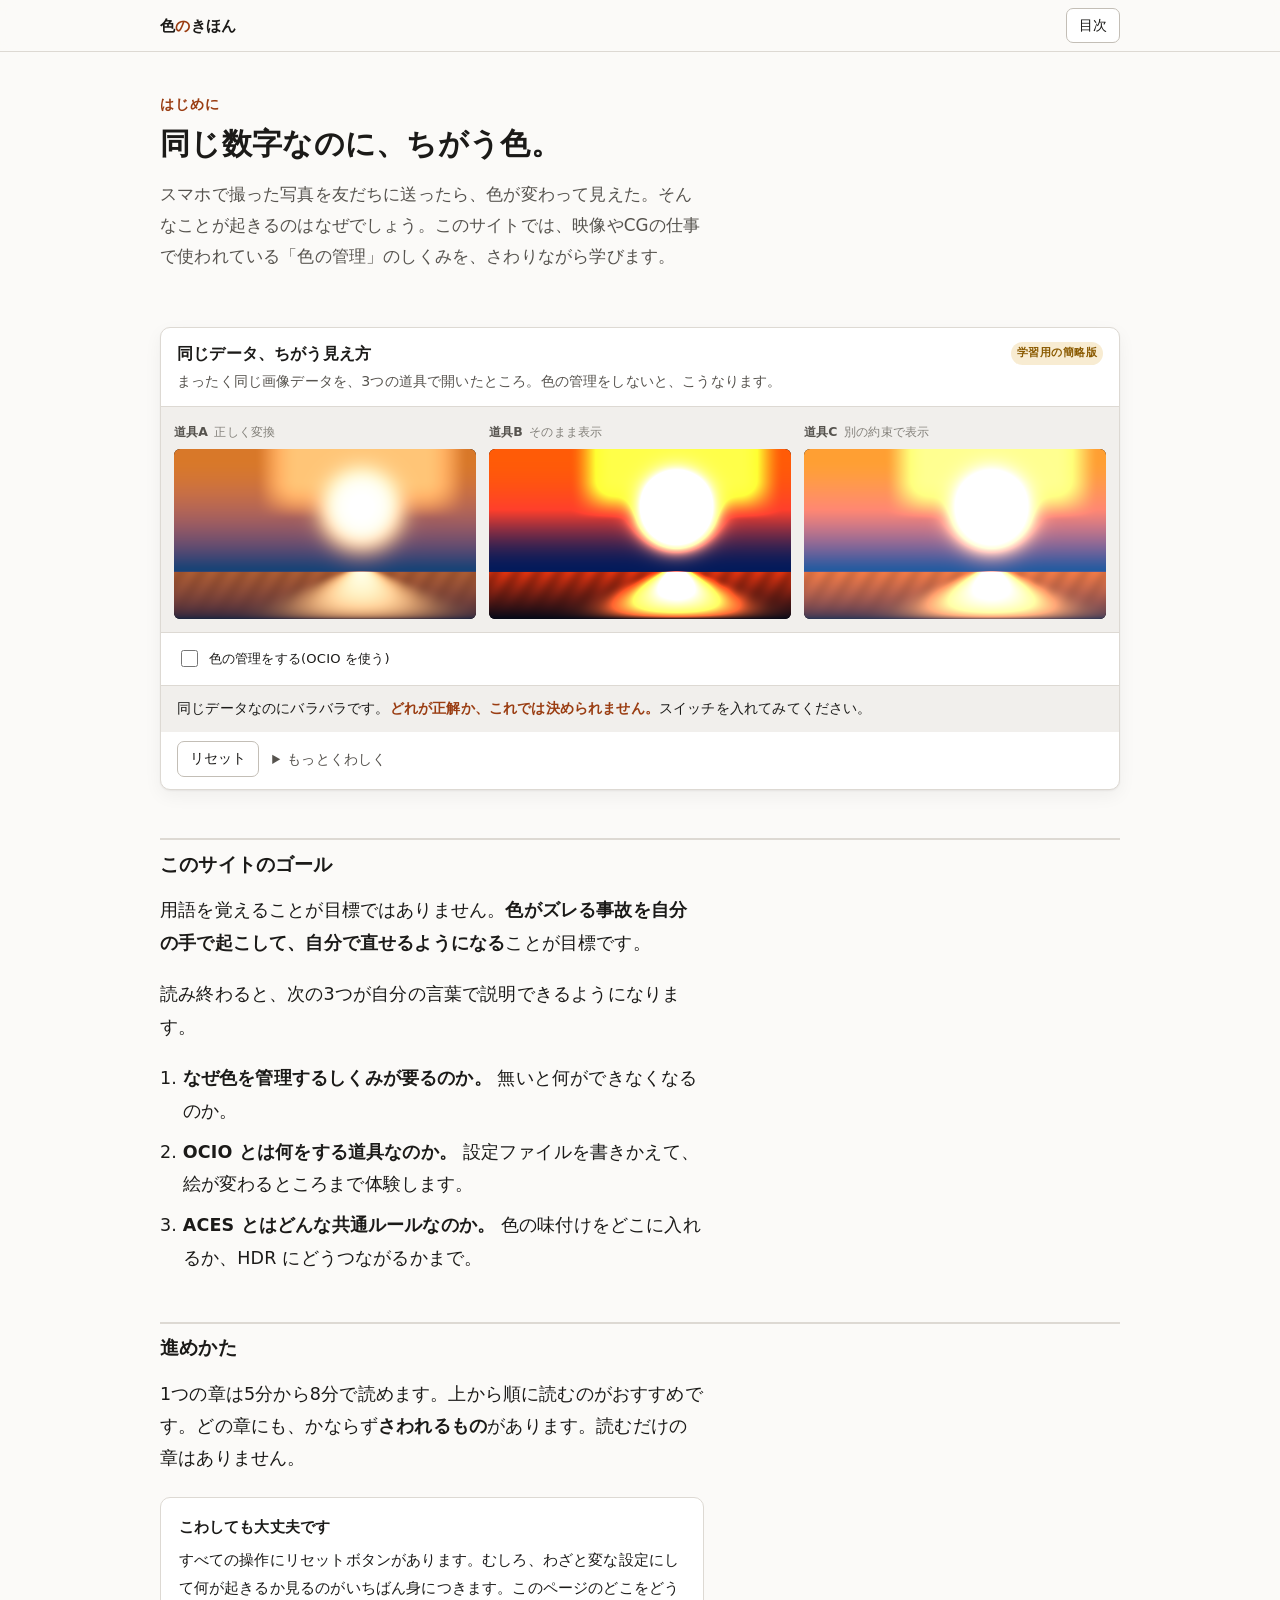
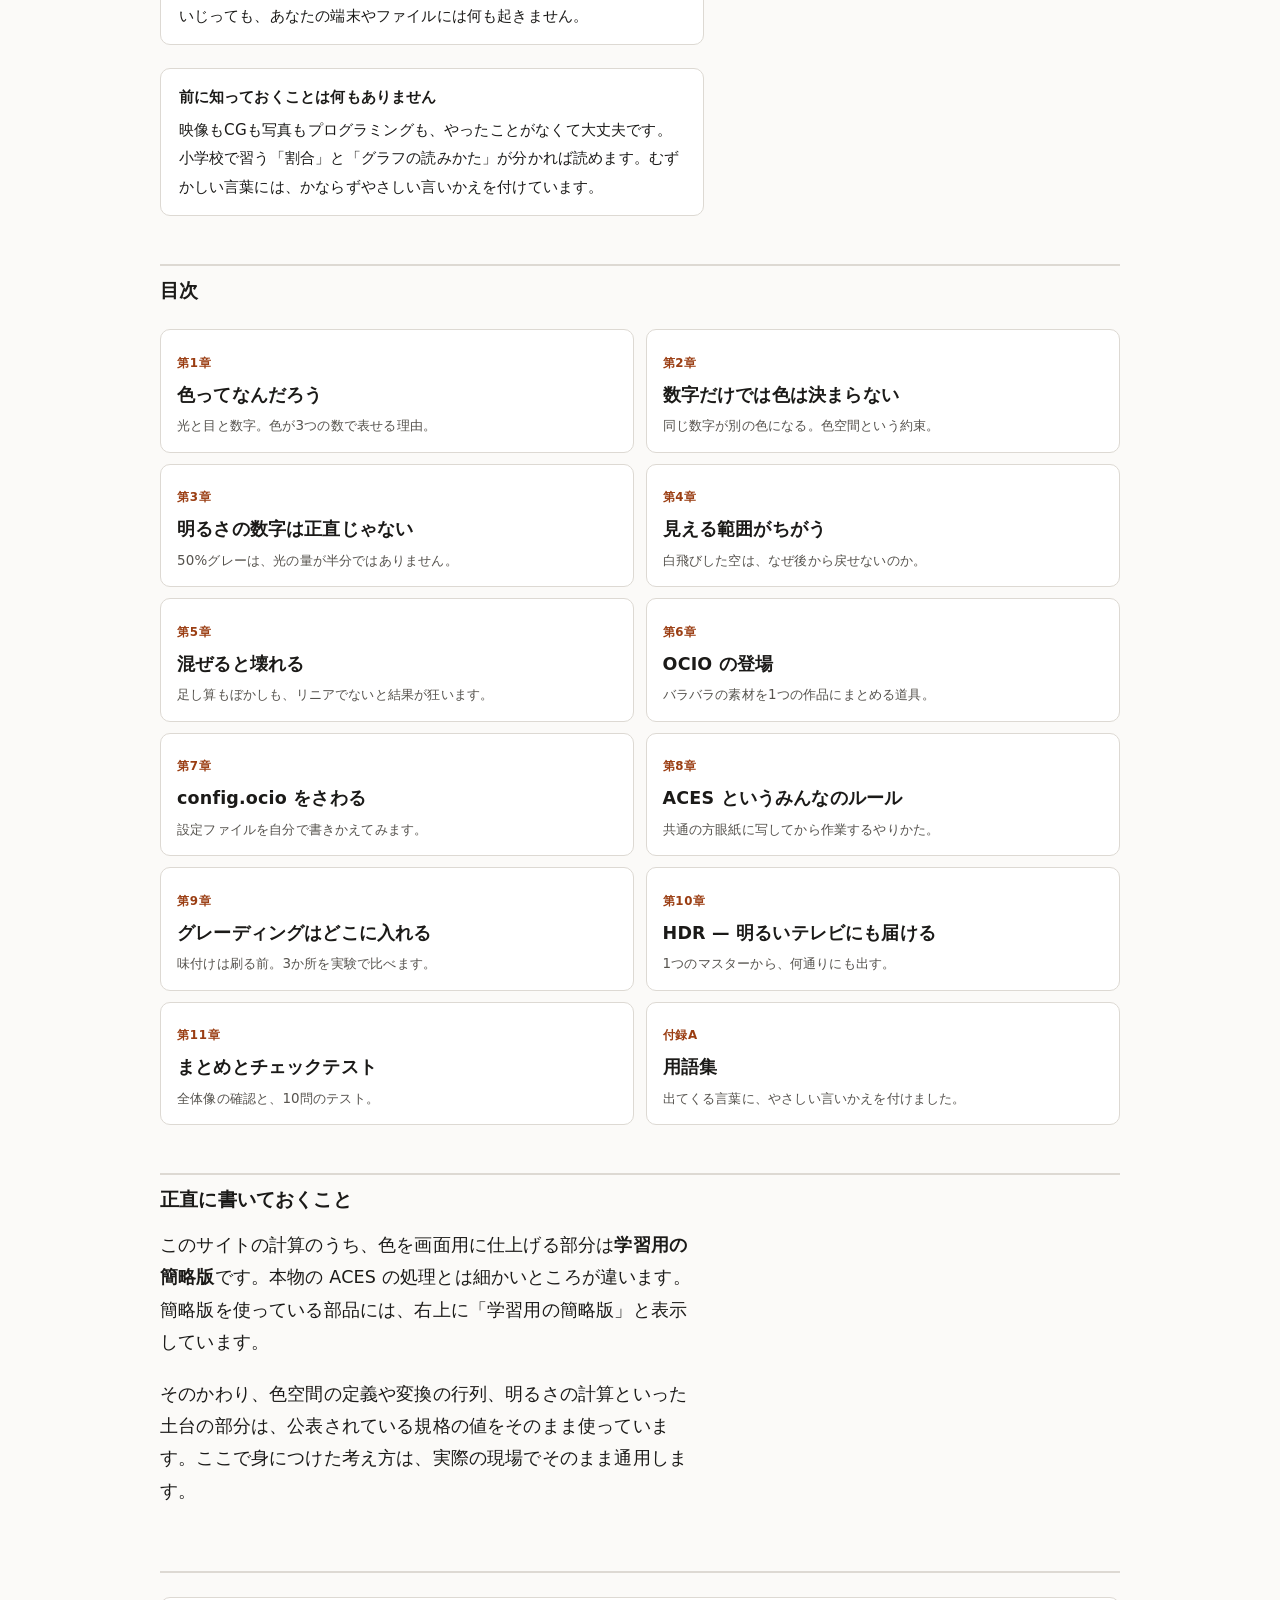
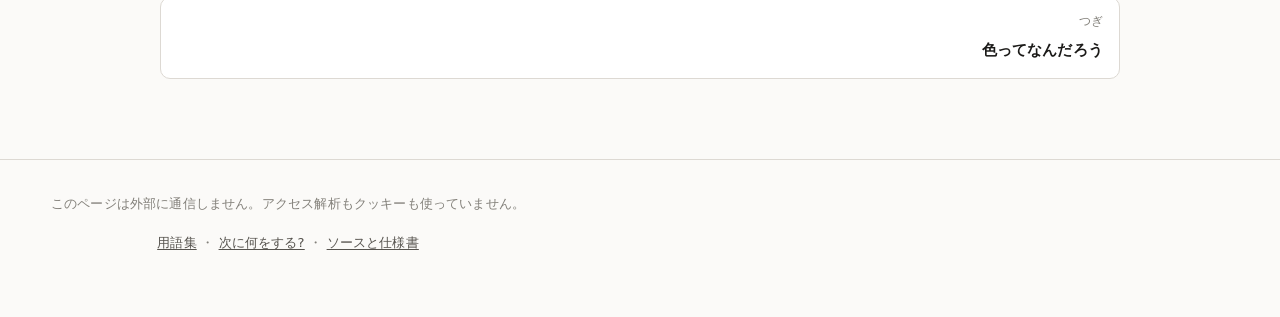
==== index.html @ 48e501cc "feat: 学習サイトの基盤を実装 (P1) ビルド不要の静的サイトとして、色計算・描画・UI の土台を作った。  コア: - js/core/color.js: 色空間の定義。原色と白色点から RG" ====
<!DOCTYPE html>
<html lang="ja">
<head>
<meta charset="utf-8">
<meta name="viewport" content="width=device-width, initial-scale=1">
<title>はじめに | 色のきほん — OCIO と ACES をさわって学ぶ</title>
<meta name="description" content="このサイトの歩き方">
<meta name="color-scheme" content="light dark">
<link rel="stylesheet" href="assets/css/site.css">
<link rel="icon" href="data:image/svg+xml,%3Csvg xmlns='http://www.w3.org/2000/svg' viewBox='0 0 32 32'%3E%3Crect width='32' height='32' rx='7' fill='%239a3d12'/%3E%3Ccircle cx='12' cy='13' r='6' fill='%23f2b134'/%3E%3Ccircle cx='20' cy='19' r='6' fill='%23e8e4dc' opacity='.85'/%3E%3C/svg%3E">
<script type="module" src="js/main.js"></script>
</head>
<body data-chapter="">
<header class="site-header">
  <div class="site-header-inner">
    <p class="site-title"><a href="index.html">色<span>の</span>きほん</a></p>
    <button class="btn nav-toggle" type="button" aria-controls="chapter-nav" aria-expanded="true" hidden>目次</button>
  </div>
  <nav class="chapter-nav" id="chapter-nav" aria-label="目次">
    <ol>
      <li><a href="index.html" aria-current="page"><span class="num">0</span>はじめに</a></li>
      <li><a href="ch01.html"><span class="num">1</span>色ってなんだろう</a></li>
      <li><a href="ch02.html"><span class="num">2</span>数字だけでは色は決まらない</a></li>
      <li><a href="ch03.html"><span class="num">3</span>明るさの数字は正直じゃない</a></li>
      <li><a href="ch04.html"><span class="num">4</span>見える範囲がちがう</a></li>
      <li><a href="ch05.html"><span class="num">5</span>混ぜると壊れる</a></li>
      <li><a href="ch06.html"><span class="num">6</span>OCIO の登場</a></li>
      <li><a href="ch07.html"><span class="num">7</span>config.ocio をさわる</a></li>
      <li><a href="ch08.html"><span class="num">8</span>ACES というみんなのルール</a></li>
      <li><a href="ch09.html"><span class="num">9</span>グレーディングはどこに入れる</a></li>
      <li><a href="ch10.html"><span class="num">10</span>HDR — 明るいテレビにも届ける</a></li>
      <li><a href="ch11.html"><span class="num">11</span>まとめとチェックテスト</a></li>
      <li><a href="glossary.html"><span class="num">A</span>用語集</a></li>
      <li><a href="next.html"><span class="num">B</span>次に何をする?</a></li>
    </ol>
  </nav>
</header>
<main>
<!-- BODY:START -->
<div class="hero">
  <p class="chapter-kicker">はじめに</p>
  <h1>同じ数字なのに、ちがう色。</h1>
  <p class="lead">
    スマホで撮った写真を友だちに送ったら、色が変わって見えた。そんなことが起きるのはなぜでしょう。このサイトでは、映像やCGの仕事で使われている「色の管理」のしくみを、さわりながら学びます。</p>
</div>

<div data-widget="hero-demo" class="js-mount">
  <div class="js-required">
    <p class="fallback-title">ここは動かして見る部分です</p>
    <p>JavaScript を有効にすると、色がズレる様子をその場で見られます。本文だけでも読み進められます。</p>
  </div>
</div>

<h2>このサイトのゴール</h2>

<p>
  用語を覚えることが目標ではありません。<strong>色がズレる事故を自分の手で起こして、自分で直せるようになる</strong>ことが目標です。</p>

<p>読み終わると、次の3つが自分の言葉で説明できるようになります。</p>

<ol>
  <li><strong>なぜ色を管理するしくみが要るのか。</strong> 無いと何ができなくなるのか。</li>
  <li><strong>OCIO とは何をする道具なのか。</strong> 設定ファイルを書きかえて、絵が変わるところまで体験します。</li>
  <li><strong>ACES とはどんな共通ルールなのか。</strong> 色の味付けをどこに入れるか、HDR にどうつながるかまで。</li>
</ol>

<h2>進めかた</h2>

<p>
  1つの章は5分から8分で読めます。上から順に読むのがおすすめです。どの章にも、かならず<strong>さわれるもの</strong>があります。読むだけの章はありません。</p>

<div class="note">
  <p class="note-title">こわしても大丈夫です</p>
  <p>
    すべての操作にリセットボタンがあります。むしろ、わざと変な設定にして何が起きるか見るのがいちばん身につきます。このページのどこをどういじっても、あなたの端末やファイルには何も起きません。</p>
</div>

<div class="note">
  <p class="note-title">前に知っておくことは何もありません</p>
  <p>
    映像もCGも写真もプログラミングも、やったことがなくて大丈夫です。小学校で習う「割合」と「グラフの読みかた」が分かれば読めます。むずかしい言葉には、かならずやさしい言いかえを付けています。</p>
</div>

<h2>目次</h2>

<p data-storage-notice hidden class="note"></p>

<ul class="toc-grid">
  <li><a class="toc-card" href="ch01.html" data-chapter="ch01">
    <span class="n">第1章</span><span class="t">色ってなんだろう</span>
    <span class="d">光と目と数字。色が3つの数で表せる理由。</span></a></li>
  <li><a class="toc-card" href="ch02.html" data-chapter="ch02">
    <span class="n">第2章</span><span class="t">数字だけでは色は決まらない</span>
    <span class="d">同じ数字が別の色になる。色空間という約束。</span></a></li>
  <li><a class="toc-card" href="ch03.html" data-chapter="ch03">
    <span class="n">第3章</span><span class="t">明るさの数字は正直じゃない</span>
    <span class="d">50%グレーは、光の量が半分ではありません。</span></a></li>
  <li><a class="toc-card" href="ch04.html" data-chapter="ch04">
    <span class="n">第4章</span><span class="t">見える範囲がちがう</span>
    <span class="d">白飛びした空は、なぜ後から戻せないのか。</span></a></li>
  <li><a class="toc-card" href="ch05.html" data-chapter="ch05">
    <span class="n">第5章</span><span class="t">混ぜると壊れる</span>
    <span class="d">足し算もぼかしも、リニアでないと結果が狂います。</span></a></li>
  <li><a class="toc-card" href="ch06.html" data-chapter="ch06">
    <span class="n">第6章</span><span class="t">OCIO の登場</span>
    <span class="d">バラバラの素材を1つの作品にまとめる道具。</span></a></li>
  <li><a class="toc-card" href="ch07.html" data-chapter="ch07">
    <span class="n">第7章</span><span class="t">config.ocio をさわる</span>
    <span class="d">設定ファイルを自分で書きかえてみます。</span></a></li>
  <li><a class="toc-card" href="ch08.html" data-chapter="ch08">
    <span class="n">第8章</span><span class="t">ACES というみんなのルール</span>
    <span class="d">共通の方眼紙に写してから作業するやりかた。</span></a></li>
  <li><a class="toc-card" href="ch09.html" data-chapter="ch09">
    <span class="n">第9章</span><span class="t">グレーディングはどこに入れる</span>
    <span class="d">味付けは刷る前。3か所を実験で比べます。</span></a></li>
  <li><a class="toc-card" href="ch10.html" data-chapter="ch10">
    <span class="n">第10章</span><span class="t">HDR — 明るいテレビにも届ける</span>
    <span class="d">1つのマスターから、何通りにも出す。</span></a></li>
  <li><a class="toc-card" href="ch11.html" data-chapter="ch11">
    <span class="n">第11章</span><span class="t">まとめとチェックテスト</span>
    <span class="d">全体像の確認と、10問のテスト。</span></a></li>
  <li><a class="toc-card" href="glossary.html">
    <span class="n">付録A</span><span class="t">用語集</span>
    <span class="d">出てくる言葉に、やさしい言いかえを付けました。</span></a></li>
</ul>

<h2>正直に書いておくこと</h2>

<p>
  このサイトの計算のうち、色を画面用に仕上げる部分は<strong>学習用の簡略版</strong>です。本物の ACES の処理とは細かいところが違います。簡略版を使っている部品には、右上に「学習用の簡略版」と表示しています。</p>

<p>
  そのかわり、色空間の定義や変換の行列、明るさの計算といった土台の部分は、公表されている規格の値をそのまま使っています。ここで身につけた考え方は、実際の現場でそのまま通用します。</p>
<!-- BODY:END -->
<nav class="chapter-foot" aria-label="前後の章">
    <a class="next" href="ch01.html" rel="next"><span class="dir">つぎ</span><span class="ttl">色ってなんだろう</span></a>
  </nav>
</main>
<footer class="site-footer">
  <p>このページは外部に通信しません。アクセス解析もクッキーも使っていません。</p>
  <p><a href="glossary.html">用語集</a> ・ <a href="next.html">次に何をする?</a> ・
     <a href="https://github.com/ytaniytani/OCIO-basics">ソースと仕様書</a></p>
</footer>
</body>
</html>
---- assets/css/site.css ----
/* site.css — OCIO/ACES 学習サイトの共通スタイル
   方針: スマートフォンの縦持ちを第一に。外部フォントもCDNも使いません。 */

:root {
  color-scheme: light dark;

  --bg: #fbfaf8;
  --bg-raised: #ffffff;
  --bg-sunken: #f1efec;
  --ink: #1b1a18;
  --ink-soft: #56534e;
  --ink-faint: #83807a;
  --line: #ddd9d3;
  --line-strong: #c3beb6;

  --accent: #9a3d12;
  --accent-soft: #f4e6dd;
  --good: #1f6b3f;
  --good-soft: #e2f0e7;
  --warn: #8a5a00;
  --warn-soft: #f8ecd2;
  --bad: #a32020;
  --bad-soft: #f8e2e0;

  --radius: 10px;
  --shadow: 0 1px 2px rgba(28, 24, 20, .06), 0 6px 18px rgba(28, 24, 20, .05);

  --measure: 34rem;
  --sans: system-ui, -apple-system, "Hiragino Sans", "Hiragino Kaku Gothic ProN",
          "Noto Sans JP", "Yu Gothic UI", Meiryo, sans-serif;
  --mono: ui-monospace, SFMono-Regular, Menlo, Consolas, "Noto Sans Mono", monospace;
}

@media (prefers-color-scheme: dark) {
  :root {
    --bg: #16150f;
    --bg-raised: #1f1d17;
    --bg-sunken: #100f0b;
    --ink: #eae6dd;
    --ink-soft: #b3ada1;
    --ink-faint: #8a857a;
    --line: #34312a;
    --line-strong: #4b473e;
    --accent: #f0a06a;
    --accent-soft: #37271d;
    --good: #7fd0a0;
    --good-soft: #1c2c22;
    --warn: #e2b45c;
    --warn-soft: #2e2617;
    --bad: #f0908a;
    --bad-soft: #331d1c;
    --shadow: 0 1px 2px rgba(0, 0, 0, .4), 0 6px 18px rgba(0, 0, 0, .3);
  }
}

* { box-sizing: border-box; }

html { -webkit-text-size-adjust: 100%; }

body {
  margin: 0;
  background: var(--bg);
  color: var(--ink);
  font-family: var(--sans);
  font-size: 17px;
  line-height: 1.85;
  letter-spacing: .01em;
  overflow-wrap: anywhere;
  word-break: normal;
  line-break: strict;
}

/* ---------- ヘッダとナビ ---------- */

.site-header {
  position: sticky;
  top: 0;
  z-index: 20;
  background: color-mix(in srgb, var(--bg) 88%, transparent);
  backdrop-filter: blur(8px);
  border-bottom: 1px solid var(--line);
}

.site-header-inner {
  max-width: 62rem;
  margin: 0 auto;
  padding: .5rem 1rem;
  display: flex;
  align-items: center;
  gap: .75rem;
}

.site-title {
  font-size: .95rem;
  font-weight: 700;
  margin: 0;
  letter-spacing: .02em;
}
.site-title a { color: inherit; text-decoration: none; }
.site-title span { color: var(--accent); }

.nav-toggle {
  margin-left: auto;
  font-size: .85rem;
  padding: .35rem .7rem;
}

.chapter-nav {
  border-bottom: 1px solid var(--line);
  background: var(--bg-raised);
}
.chapter-nav ol {
  max-width: 62rem;
  margin: 0 auto;
  padding: .5rem 1rem 1rem;
  list-style: none;
  display: grid;
  gap: .15rem;
}
.chapter-nav a {
  display: block;
  padding: .4rem .55rem;
  border-radius: 6px;
  color: var(--ink-soft);
  text-decoration: none;
  font-size: .9rem;
  line-height: 1.5;
}
.chapter-nav a:hover { background: var(--bg-sunken); color: var(--ink); }
.chapter-nav a[aria-current="page"] {
  background: var(--accent-soft);
  color: var(--accent);
  font-weight: 700;
}
.chapter-nav .num {
  display: inline-block;
  min-width: 1.9em;
  color: var(--ink-faint);
  font-variant-numeric: tabular-nums;
}
.chapter-nav a[aria-current="page"] .num { color: inherit; }
.chapter-nav[hidden] { display: none; }

/* ---------- 本文 ---------- */

main {
  max-width: 62rem;
  margin: 0 auto;
  padding: 1.5rem 1rem 5rem;
}

.chapter-kicker {
  color: var(--accent);
  font-weight: 700;
  font-size: .85rem;
  letter-spacing: .08em;
  margin: 0 0 .3rem;
}

h1 {
  font-size: 1.6rem;
  line-height: 1.45;
  margin: 0 0 .8rem;
  letter-spacing: .01em;
}

h2 {
  font-size: 1.2rem;
  line-height: 1.55;
  margin: 3rem 0 .9rem;
  padding-top: .6rem;
  border-top: 2px solid var(--line);
}

h3 { font-size: 1.02rem; margin: 2rem 0 .6rem; }

p, ul, ol, dl { max-width: var(--measure); }
p { margin: 0 0 1.1em; }

main > ul, main > ol { padding-left: 1.3em; margin: 0 0 1.2em; }
li { margin-bottom: .5em; }

a { color: var(--accent); text-underline-offset: .18em; }

code {
  font-family: var(--mono);
  font-size: .88em;
  background: var(--bg-sunken);
  padding: .12em .38em;
  border-radius: 4px;
  border: 1px solid var(--line);
}

pre {
  background: var(--bg-sunken);
  border: 1px solid var(--line);
  border-radius: var(--radius);
  padding: .9rem 1rem;
  overflow-x: auto;
  font-size: .84rem;
  line-height: 1.7;
}
pre code { background: none; border: 0; padding: 0; font-size: inherit; }

ruby rt { font-size: .5em; color: var(--ink-faint); }

/* ---------- 5ステップの見出し ---------- */

.step {
  margin: 2.5rem 0 1rem;
  display: flex;
  align-items: center;
  gap: .55rem;
  font-weight: 700;
  font-size: 1.08rem;
}
.step::before {
  content: attr(data-step);
  flex: none;
  font-size: .7rem;
  letter-spacing: .1em;
  padding: .2em .6em;
  border-radius: 99px;
  background: var(--accent-soft);
  color: var(--accent);
}
.step.step-trouble::before { background: var(--bad-soft); color: var(--bad); }
.step.step-fix::before { background: var(--good-soft); color: var(--good); }

/* ---------- 用語と注意 ---------- */

.term {
  font-weight: 700;
  border-bottom: 2px dotted var(--line-strong);
  text-decoration: none;
  color: inherit;
}
.term:hover { border-bottom-color: var(--accent); }

.note, .callout {
  max-width: var(--measure);
  margin: 1.4rem 0;
  padding: .9rem 1.1rem;
  border-radius: var(--radius);
  border: 1px solid var(--line);
  background: var(--bg-raised);
  font-size: .95rem;
}
.note > :last-child, .callout > :last-child { margin-bottom: 0; }
.note-title { font-weight: 700; margin: 0 0 .4em; font-size: .92rem; }

.callout-warn { background: var(--warn-soft); border-color: transparent; }
.callout-warn .note-title { color: var(--warn); }
.callout-good { background: var(--good-soft); border-color: transparent; }
.callout-good .note-title { color: var(--good); }
.callout-bad { background: var(--bad-soft); border-color: transparent; }
.callout-bad .note-title { color: var(--bad); }

.recap {
  max-width: var(--measure);
  margin: 2.5rem 0;
  padding: 1rem 1.2rem;
  background: var(--accent-soft);
  border-radius: var(--radius);
}
.recap h2, .recap h3 { margin: 0 0 .5rem; border: 0; padding: 0; font-size: 1rem; color: var(--accent); }
.recap ul { margin: 0; padding-left: 1.2em; }
.recap li { margin-bottom: .35em; }

/* ---------- 表 ---------- */

.table-wrap { overflow-x: auto; margin: 1.4rem 0; }
table {
  border-collapse: collapse;
  font-size: .9rem;
  min-width: 100%;
}
th, td {
  border: 1px solid var(--line);
  padding: .5rem .7rem;
  text-align: left;
  vertical-align: top;
}
th { background: var(--bg-sunken); font-weight: 700; }
td.num, th.num { text-align: right; font-variant-numeric: tabular-nums; font-family: var(--mono); }

/* ---------- インタラクティブ部品 ---------- */

.widget {
  margin: 1.8rem 0 2.4rem;
  border: 1px solid var(--line);
  border-radius: var(--radius);
  background: var(--bg-raised);
  box-shadow: var(--shadow);
  overflow: hidden;
}
.widget-wide { max-width: none; }

.w-head {
  display: flex;
  align-items: flex-start;
  gap: .6rem;
  padding: .85rem 1rem .1rem;
}
.w-title { margin: 0; font-size: 1rem; line-height: 1.5; }
.w-badges { margin-left: auto; display: flex; gap: .3rem; flex-wrap: wrap; }

.badge {
  font-size: .68rem;
  font-weight: 700;
  letter-spacing: .04em;
  padding: .2em .55em;
  border-radius: 99px;
  white-space: nowrap;
  line-height: 1.7;
}
.badge-simplified { background: var(--warn-soft); color: var(--warn); }
.badge-gpu { background: var(--bg-sunken); color: var(--ink-faint); }

.w-aim {
  margin: 0;
  padding: 0 1rem .8rem;
  font-size: .88rem;
  color: var(--ink-soft);
  max-width: none;
}

.w-view {
  background: var(--bg-sunken);
  border-top: 1px solid var(--line);
  border-bottom: 1px solid var(--line);
  padding: .8rem;
  display: grid;
  gap: .8rem;
}
.w-view canvas, .w-view svg, .w-view img {
  display: block;
  width: 100%;
  height: auto;
  border-radius: 6px;
  background: #000;
}
.w-view svg { background: transparent; }

.pane { display: grid; gap: .35rem; }
.pane-label {
  font-size: .78rem;
  font-weight: 700;
  color: var(--ink-soft);
  display: flex;
  gap: .4rem;
  align-items: baseline;
}
.pane-label .tag {
  font-weight: 400;
  color: var(--ink-faint);
  font-size: .72rem;
}
.pane-grid { display: grid; gap: .8rem; }
@media (min-width: 40rem) {
  .pane-grid.cols-2 { grid-template-columns: 1fr 1fr; }
  .pane-grid.cols-3 { grid-template-columns: repeat(3, 1fr); }
}

.w-controls {
  padding: .85rem 1rem;
  display: grid;
  gap: .75rem;
}

.w-readout {
  padding: .7rem 1rem;
  background: var(--bg-sunken);
  border-top: 1px solid var(--line);
  font-size: .88rem;
  line-height: 1.7;
  min-height: 2.5rem;
}
.w-readout b { color: var(--accent); font-variant-numeric: tabular-nums; }
.w-readout .kv { font-family: var(--mono); font-size: .85em; }

.w-foot {
  display: flex;
  align-items: center;
  gap: .8rem;
  padding: .6rem 1rem .8rem;
  flex-wrap: wrap;
}

.w-details { font-size: .88rem; flex: 1 1 12rem; }
.w-details summary { cursor: pointer; color: var(--ink-soft); }
.w-details-body { padding-top: .6rem; }
.w-details-body p, .w-details-body ul, .w-details-body table { max-width: none; }

.widget-error { padding: 1rem; }
.widget-error .err { font-size: .75rem; color: var(--ink-faint); }

/* ---------- 操作部品 ---------- */

.btn {
  font: inherit;
  font-size: .85rem;
  padding: .42em .9em;
  border-radius: 7px;
  border: 1px solid var(--line-strong);
  background: var(--bg-raised);
  color: var(--ink);
  cursor: pointer;
  line-height: 1.6;
}
.btn:hover { background: var(--bg-sunken); }
.btn:active { transform: translateY(1px); }

.btn-choice[aria-checked="true"] {
  background: var(--accent);
  border-color: var(--accent);
  color: #fff;
  font-weight: 700;
}
@media (prefers-color-scheme: dark) {
  .btn-choice[aria-checked="true"] { color: #1a1206; }
}

.btn-primary { background: var(--accent); border-color: var(--accent); color: #fff; font-weight: 700; }
@media (prefers-color-scheme: dark) { .btn-primary { color: #1a1206; } }

.ctl { display: grid; gap: .3rem; }
.ctl-label { font-size: .82rem; font-weight: 700; color: var(--ink-soft); }
.ctl-note { font-size: .78rem; color: var(--ink-faint); font-weight: 400; }

.ctl-row { display: flex; align-items: center; gap: .55rem; }
.ctl-range { flex: 1 1 auto; min-width: 6rem; accent-color: var(--accent); height: 1.6rem; }
.ctl-num {
  width: 5.2rem;
  font: inherit;
  font-family: var(--mono);
  font-size: .82rem;
  padding: .25em .4em;
  text-align: right;
  border: 1px solid var(--line-strong);
  border-radius: 6px;
  background: var(--bg);
  color: var(--ink);
}
.ctl-unit { font-size: .8rem; color: var(--ink-faint); min-width: 2rem; }

.ctl-btns { display: flex; flex-wrap: wrap; gap: .35rem; }
.ctl-btns.compact .btn { font-size: .78rem; padding: .3em .65em; }

.ctl-toggle {
  display: flex;
  align-items: center;
  gap: .5rem;
  cursor: pointer;
  font-size: .85rem;
}
.ctl-check { width: 1.05rem; height: 1.05rem; accent-color: var(--accent); }
.ctl-toggle .ctl-label { font-weight: 400; color: var(--ink); }

.ctl-select {
  font: inherit;
  font-size: .85rem;
  padding: .35em .5em;
  border-radius: 6px;
  border: 1px solid var(--line-strong);
  background: var(--bg);
  color: var(--ink);
}

.ctl-group { display: flex; flex-wrap: wrap; gap: .9rem 1.2rem; align-items: flex-end; }
.ctl-group > .ctl { flex: 1 1 12rem; }

.swatch { display: inline-flex; align-items: center; gap: .35rem; }
.swatch-box {
  width: 1.1em; height: 1.1em;
  border-radius: 3px;
  border: 1px solid var(--line-strong);
  display: inline-block;
}

:focus-visible {
  outline: 2px solid var(--accent);
  outline-offset: 2px;
  border-radius: 4px;
}

/* ---------- JavaScript が動かないとき ---------- */

.js-required {
  border: 1px dashed var(--line-strong);
  border-radius: var(--radius);
  padding: 1rem;
  margin: 1.6rem 0;
  color: var(--ink-soft);
  font-size: .9rem;
  background: var(--bg-sunken);
}
.js-required .fallback-title { font-weight: 700; margin-bottom: .3em; }

/* ---------- 章の前後リンク ---------- */

.chapter-foot {
  margin-top: 4rem;
  padding-top: 1.5rem;
  border-top: 2px solid var(--line);
  display: flex;
  gap: 1rem;
  flex-wrap: wrap;
  justify-content: space-between;
}
.chapter-foot a {
  flex: 1 1 12rem;
  padding: .8rem 1rem;
  border: 1px solid var(--line);
  border-radius: var(--radius);
  background: var(--bg-raised);
  text-decoration: none;
  color: var(--ink);
}
.chapter-foot a:hover { border-color: var(--accent); }
.chapter-foot .dir { display: block; font-size: .74rem; color: var(--ink-faint); }
.chapter-foot .ttl { font-weight: 700; font-size: .92rem; }
.chapter-foot .next { text-align: right; }

.site-footer {
  border-top: 1px solid var(--line);
  padding: 2rem 1rem 3rem;
  color: var(--ink-faint);
  font-size: .82rem;
  text-align: center;
}
.site-footer a { color: var(--ink-soft); }

/* ---------- トップページ ---------- */

.hero { padding: 1rem 0 .5rem; }
.hero h1 { font-size: 1.9rem; }
.hero .lead { font-size: 1.05rem; color: var(--ink-soft); max-width: var(--measure); }

.toc-grid {
  display: grid;
  gap: .7rem;
  margin: 1.5rem 0;
  max-width: none;
  padding: 0;
  list-style: none;
}
@media (min-width: 46rem) { .toc-grid { grid-template-columns: 1fr 1fr; } }
.toc-grid li { margin: 0; }
.toc-card {
  display: block;
  padding: .9rem 1rem;
  border: 1px solid var(--line);
  border-radius: var(--radius);
  background: var(--bg-raised);
  text-decoration: none;
  color: var(--ink);
  height: 100%;
}
.toc-card:hover { border-color: var(--accent); }
.toc-card .n { font-size: .74rem; color: var(--accent); font-weight: 700; letter-spacing: .06em; }
.toc-card .t { display: block; font-weight: 700; margin: .1rem 0 .25rem; }
.toc-card .d { display: block; font-size: .84rem; color: var(--ink-soft); line-height: 1.65; }
.toc-card .done { color: var(--good); font-size: .78rem; font-weight: 700; }

@media (prefers-reduced-motion: reduce) {
  *, *::before, *::after {
    animation-duration: .001ms !important;
    transition-duration: .001ms !important;
    scroll-behavior: auto !important;
  }
}

@media (min-width: 52rem) {
  body { font-size: 17.5px; }
  .chapter-nav ol { grid-template-columns: repeat(2, 1fr); }
}

/* ---------- メーター(I-01 など) ---------- */

.meters { display: grid; gap: .4rem; }
.meter {
  display: grid;
  grid-template-columns: 6.5rem 1fr 4rem;
  align-items: center;
  gap: .6rem;
  font-size: .82rem;
}
.meter .mk { color: var(--ink-soft); font-weight: 700; }
.meter .mb {
  height: .62rem;
  background: var(--bg);
  border: 1px solid var(--line-strong);
  border-radius: 99px;
  overflow: hidden;
}
.meter .mb i { display: block; height: 100%; background: var(--accent); }
.meter .mv {
  font-family: var(--mono);
  font-variant-numeric: tabular-nums;
  text-align: right;
  font-size: .8rem;
}
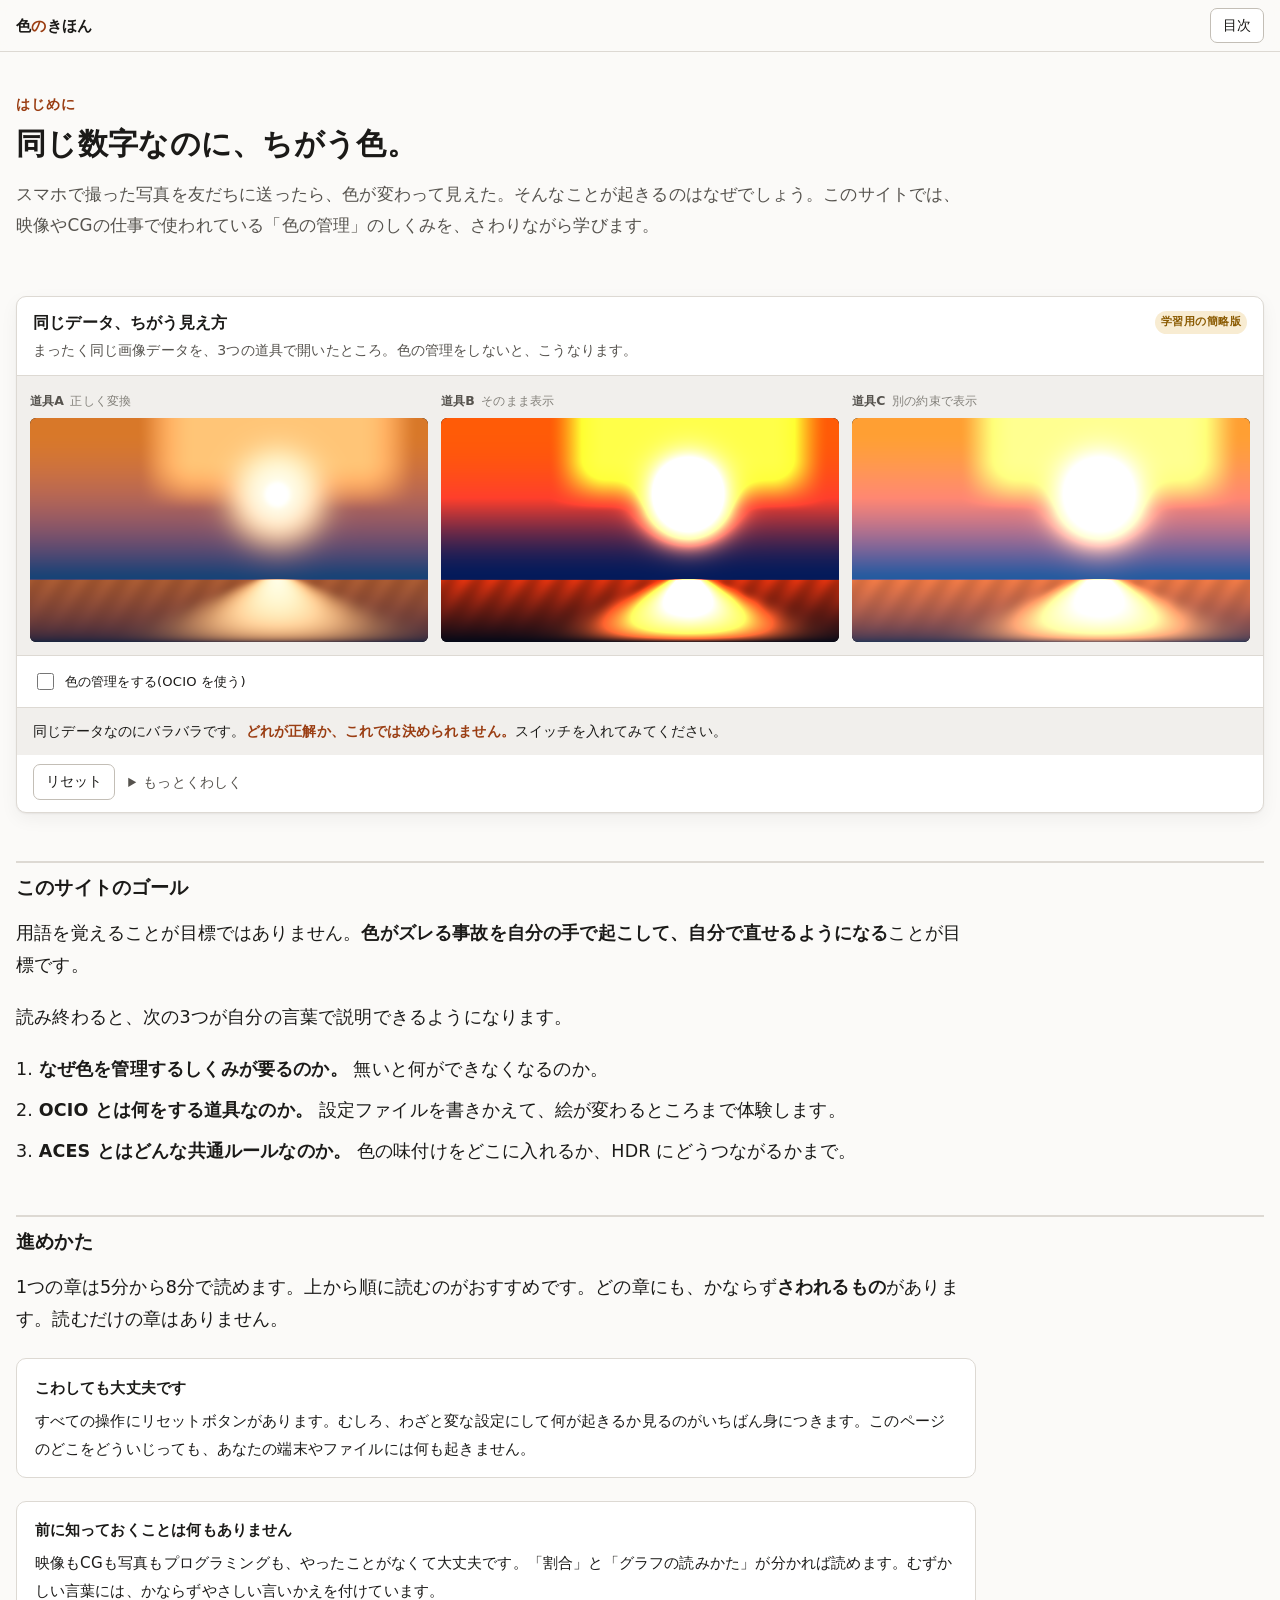
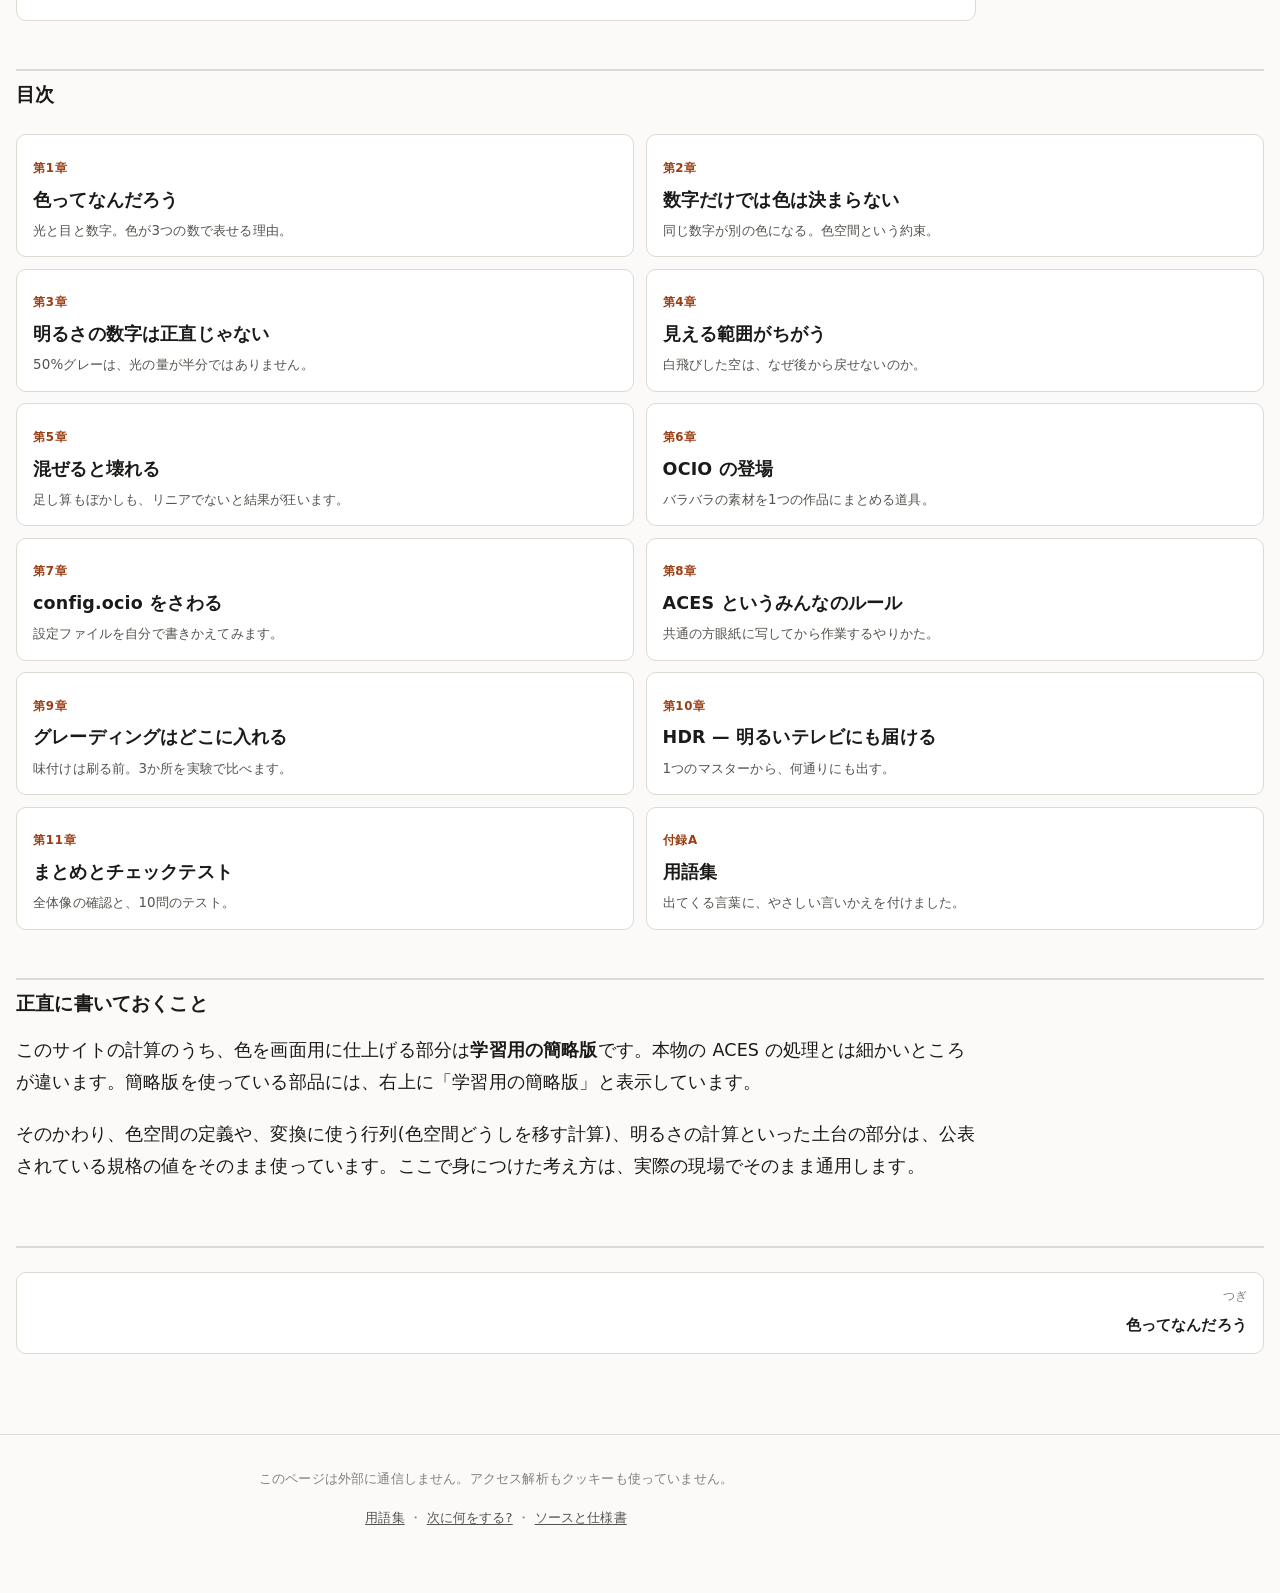
==== commit c292b5ad: "本文の語り口を大人の読者に合わせる(writer の1巡目) 読者を「中学生」から「大人」に訂正したのを受けて、本文の語り口と 例を通しで見直した。writer エージェントによる修正。 review" ====
--- a/index.html
+++ b/index.html
@@ -78,7 +78,7 @@
 <div class="note">
   <p class="note-title">前に知っておくことは何もありません</p>
   <p>
-    映像もCGも写真もプログラミングも、やったことがなくて大丈夫です。小学校で習う「割合」と「グラフの読みかた」が分かれば読めます。むずかしい言葉には、かならずやさしい言いかえを付けています。</p>
+    映像もCGも写真もプログラミングも、やったことがなくて大丈夫です。「割合」と「グラフの読みかた」が分かれば読めます。むずかしい言葉には、かならずやさしい言いかえを付けています。</p>
 </div>
 
 <h2>目次</h2>
@@ -130,7 +130,7 @@
   このサイトの計算のうち、色を画面用に仕上げる部分は<strong>学習用の簡略版</strong>です。本物の ACES の処理とは細かいところが違います。簡略版を使っている部品には、右上に「学習用の簡略版」と表示しています。</p>
 
 <p>
-  そのかわり、色空間の定義や変換の行列、明るさの計算といった土台の部分は、公表されている規格の値をそのまま使っています。ここで身につけた考え方は、実際の現場でそのまま通用します。</p>
+  そのかわり、色空間の定義や、変換に使う行列(色空間どうしを移す計算)、明るさの計算といった土台の部分は、公表されている規格の値をそのまま使っています。ここで身につけた考え方は、実際の現場でそのまま通用します。</p>
 <!-- BODY:END -->
 <nav class="chapter-foot" aria-label="前後の章">
     <a class="next" href="ch01.html" rel="next"><span class="dir">つぎ</span><span class="ttl">色ってなんだろう</span></a>
--- a/assets/css/site.css
+++ b/assets/css/site.css
@@ -3,6 +3,11 @@
 
 :root {
   color-scheme: light dark;
+
+  /* ページの本体・ヘッダー・目次がそろって使う横幅。
+     このサイトはスマホでの見た目より、デスクトップで広く使うことを優先する。
+     本文の段落だけは --measure で別途せまく保つので、読みやすさは崩れない。 */
+  --content-max: 90rem;
 
   --bg: #fbfaf8;
   --bg-raised: #ffffff;
@@ -25,7 +30,11 @@
   --radius: 10px;
   --shadow: 0 1px 2px rgba(28, 24, 20, .06), 0 6px 18px rgba(28, 24, 20, .05);
 
-  --measure: 34rem;
+  --measure: 60rem;
+  /* 画像やキャンバスを含む通常サイズの部品は、本文より狭い幅を基準にする。
+     本文と同じ幅にすると、正方形に近い画像が大きくなりすぎて縦にも伸び、
+     操作パネルが画面の下のほうに追いやられてしまうため。 */
+  --widget-max: 40rem;
   --sans: system-ui, -apple-system, "Hiragino Sans", "Hiragino Kaku Gothic ProN",
           "Noto Sans JP", "Yu Gothic UI", Meiryo, sans-serif;
   --mono: ui-monospace, SFMono-Regular, Menlo, Consolas, "Noto Sans Mono", monospace;
@@ -55,6 +64,8 @@
 
 * { box-sizing: border-box; }
 
+[hidden] { display: none !important; }
+
 html { -webkit-text-size-adjust: 100%; }
 
 body {
@@ -82,7 +93,7 @@
 }
 
 .site-header-inner {
-  max-width: 62rem;
+  max-width: var(--content-max);
   margin: 0 auto;
   padding: .5rem 1rem;
   display: flex;
@@ -110,7 +121,7 @@
   background: var(--bg-raised);
 }
 .chapter-nav ol {
-  max-width: 62rem;
+  max-width: var(--content-max);
   margin: 0 auto;
   padding: .5rem 1rem 1rem;
   list-style: none;
@@ -144,7 +155,7 @@
 /* ---------- 本文 ---------- */
 
 main {
-  max-width: 62rem;
+  max-width: var(--content-max);
   margin: 0 auto;
   padding: 1.5rem 1rem 5rem;
 }
@@ -256,6 +267,36 @@
 .callout-bad { background: var(--bad-soft); border-color: transparent; }
 .callout-bad .note-title { color: var(--bad); }
 
+/* 用語の言い換え。本文の流れを止めずに、初めて出た言葉をその場で補います。
+   note より軽く見せたいので、左の線だけで区別します。 */
+.aside {
+  max-width: var(--measure);
+  margin: 1rem 0 1.4rem;
+  padding: .1rem 0 .1rem .9rem;
+  border-left: 3px solid var(--line-strong);
+  color: var(--ink-soft);
+  font-size: .95rem;
+}
+
+/* 本文中の「もっとくわしく」。深入りしたい読者だけが開く。
+   既定では閉じているので、本流の読みやすさを損なわない。 */
+details.more {
+  max-width: var(--measure);
+  margin: 1.4rem 0;
+  padding: .7rem 1.1rem;
+  border-radius: var(--radius);
+  border: 1px solid var(--line);
+  background: var(--bg-sunken);
+  font-size: .95rem;
+}
+details.more > summary {
+  cursor: pointer;
+  font-weight: 700;
+  color: var(--accent);
+}
+details.more[open] > summary { margin-bottom: .7rem; }
+details.more > :last-child { margin-bottom: 0; }
+
 .recap {
   max-width: var(--measure);
   margin: 2.5rem 0;
@@ -288,12 +329,16 @@
 
 .widget {
   margin: 1.8rem 0 2.4rem;
+  max-width: var(--widget-max);
   border: 1px solid var(--line);
   border-radius: var(--radius);
   background: var(--bg-raised);
   box-shadow: var(--shadow);
   overflow: hidden;
 }
+/* 横ならびの比較・グラフ・エディタなど、広さが要る部品だけこれを付ける。
+   図と表を横にならべる I-04、左右比較の I-05〜I-07、
+   設定エディタの I-10、タイムラインの I-08、ACESマップの I-11 など。 */
 .widget-wide { max-width: none; }
 
 .w-head {
@@ -601,3 +646,366 @@
   text-align: right;
   font-size: .8rem;
 }
+
+/* ---------- クイズ(I-02) ---------- */
+
+.quiz { display: grid; gap: .7rem; }
+.quiz-q { margin: 0; font-weight: 700; max-width: none; }
+.quiz-hint { margin: 0; font-size: .85rem; color: var(--ink-soft); max-width: none; }
+.quiz-choices { display: flex; flex-wrap: wrap; gap: .45rem; }
+.btn-choice-q { min-width: 4.5rem; font-variant-numeric: tabular-nums; }
+.btn-choice-q.is-right { background: var(--good-soft); border-color: var(--good); color: var(--good); font-weight: 700; }
+.btn-choice-q.is-wrong { background: var(--bad-soft); border-color: var(--bad); color: var(--bad); }
+.btn-choice-q:disabled { cursor: default; opacity: 1; }
+.quiz-why { margin: 0; font-size: .88rem; max-width: none; }
+.proof-chip {
+  display: inline-block;
+  width: 2.4rem; height: 1rem;
+  border-radius: 3px;
+  border: 1px solid var(--line-strong);
+  vertical-align: middle;
+}
+
+/* ---------- グラフ(I-03) ---------- */
+
+.curve-svg { touch-action: none; cursor: crosshair; background: var(--bg-raised); }
+.curve-svg .grid { stroke: var(--line); stroke-width: 1; }
+.curve-svg .ax { fill: var(--ink-faint); font-size: 11px; font-family: var(--mono); }
+.curve-svg .axname { fill: var(--ink-soft); font-size: 12px; font-weight: 700; }
+.curve-svg .curve-ref { fill: none; stroke: var(--ink-faint); stroke-width: 1.5; stroke-dasharray: 4 4; }
+.curve-svg .curve-main { fill: none; stroke: var(--accent); stroke-width: 2.6; stroke-linejoin: round; }
+.curve-svg .grey-line { stroke: var(--ink-faint); stroke-width: 1; stroke-dasharray: 2 3; }
+.curve-svg .grey-dot { fill: var(--ink-soft); }
+.curve-svg .grey-label { fill: var(--ink-soft); font-size: 11px; }
+.curve-svg .grey-label-strong { fill: var(--ink); font-weight: 700; }
+.curve-svg .grey-label-bg { fill: var(--bg-raised); opacity: .92; }
+.curve-svg .probe-dot { fill: none; stroke: var(--ink); stroke-width: 2.2; }
+
+.ramp-canvas { image-rendering: auto; height: 44px; }
+
+/* ---------- 色度図(I-04) ---------- */
+
+.w-view canvas.cie-canvas { background: #0e0e10; }
+.cie-canvas { cursor: crosshair; touch-action: manipulation; max-width: 460px; margin: 0 auto; }
+.legend-chip {
+  display: inline-block;
+  width: .9rem; height: .55rem;
+  border-radius: 2px;
+  border: 1px solid var(--line-strong);
+  vertical-align: middle;
+}
+.btn-choice-on { background: var(--bg-sunken); font-weight: 700; }
+tr.row-off { opacity: .45; }
+
+/* ---------- ヒストグラム(I-06) ---------- */
+
+.hist-canvas { height: 90px; background: var(--bg-raised); }
+
+.diff-wrap { display: grid; }
+@media (min-width: 40rem) { .diff-wrap { max-width: 50%; } }
+td.num, th.num { white-space: nowrap; }
+
+/* ---------- config.ocio エディタ(I-10) ---------- */
+
+.editor-layout { display: grid; gap: 1rem; }
+@media (min-width: 56rem) { .editor-layout { grid-template-columns: 1.15fr 1fr; } }
+.ed-col { display: grid; gap: .4rem; align-content: start; }
+
+.editor {
+  display: flex;
+  background: var(--bg);
+  border: 1px solid var(--line-strong);
+  border-radius: 8px;
+  overflow: hidden;
+  font-family: var(--mono);
+  font-size: 12.5px;
+  line-height: 1.55;
+  height: 22rem;
+}
+.ed-gutter {
+  flex: none;
+  padding: .6rem .5rem .6rem .7rem;
+  text-align: right;
+  color: var(--ink-faint);
+  background: var(--bg-sunken);
+  border-right: 1px solid var(--line);
+  white-space: pre;
+  overflow: hidden;
+  user-select: none;
+  font-variant-numeric: tabular-nums;
+}
+.ed-wrap { position: relative; flex: 1 1 auto; overflow: hidden; }
+.ed-hl, .ed-input {
+  margin: 0;
+  padding: .6rem .7rem;
+  font: inherit;
+  white-space: pre;
+  overflow: auto;
+  border: 0;
+  position: absolute;
+  inset: 0;
+  tab-size: 2;
+}
+.ed-hl { background: none; color: var(--ink); pointer-events: none; border-radius: 0; }
+.ed-input {
+  background: transparent;
+  color: transparent;
+  caret-color: var(--accent);
+  resize: none;
+  outline: none;
+}
+.ed-input::selection { background: color-mix(in srgb, var(--accent) 35%, transparent); }
+
+.y-line { display: block; }
+.y-line.y-bad { background: color-mix(in srgb, var(--bad) 16%, transparent); }
+.y-key { color: var(--accent); font-weight: 700; }
+.y-tag { color: var(--good); }
+.y-str { color: var(--warn); }
+.y-num { color: var(--ink-soft); }
+.y-cm { color: var(--ink-faint); font-style: italic; }
+
+.ed-problems { display: grid; gap: .3rem; font-size: .8rem; font-family: var(--sans); }
+.prob {
+  display: flex;
+  gap: .55rem;
+  padding: .45rem .6rem;
+  border-radius: 6px;
+  line-height: 1.6;
+}
+.prob-line { flex: none; font-family: var(--mono); font-size: .74rem; opacity: .8; padding-top: .1em; }
+.prob-body { display: grid; gap: .1rem; }
+.prob-fix { font-size: .78rem; opacity: .85; }
+.prob-err { background: var(--bad-soft); color: var(--bad); }
+.prob-warn { background: var(--warn-soft); color: var(--warn); }
+.prob-ok { background: var(--good-soft); color: var(--good); }
+
+.preview-canvas { background: #000; border-radius: 6px; width: 100%; height: auto; }
+.preview-controls { display: flex; flex-wrap: wrap; gap: .6rem; }
+.preview-controls .ctl { flex: 1 1 8rem; }
+
+.task-goal { margin: 0; font-size: .92rem; max-width: none; }
+.task-hints { display: grid; gap: .25rem; }
+.task-hints .hint {
+  margin: 0; font-size: .85rem; max-width: none;
+  padding: .4rem .6rem; background: var(--bg-sunken); border-radius: 6px;
+}
+.task-result { margin: 0; font-size: .9rem; font-weight: 700; max-width: none; }
+.task-result.is-ok { color: var(--good); }
+.task-result.is-pending { color: var(--ink-soft); font-weight: 400; }
+.btn-snippet { font-size: .76rem; }
+
+/* ---------- パイプライン(I-09 など) ---------- */
+
+.pipeline { display: grid; gap: .6rem; }
+.slot-row { display: flex; flex-wrap: wrap; gap: .5rem; align-items: stretch; }
+.slot {
+  flex: 1 1 8rem;
+  min-height: 4.2rem;
+  border: 2px dashed var(--line-strong);
+  border-radius: 8px;
+  display: grid;
+  place-items: center;
+  padding: .4rem;
+  text-align: center;
+  font-size: .82rem;
+  background: var(--bg);
+}
+.slot.filled { border-style: solid; background: var(--bg-raised); }
+.slot.is-target { border-color: var(--accent); background: var(--accent-soft); }
+.slot .slot-num { font-size: .68rem; color: var(--ink-faint); display: block; }
+.block {
+  border: 1px solid var(--line-strong);
+  border-radius: 8px;
+  background: var(--bg-raised);
+  padding: .5rem .7rem;
+  font-size: .82rem;
+  cursor: grab;
+  text-align: center;
+  line-height: 1.5;
+}
+.block.selected { border-color: var(--accent); background: var(--accent-soft); font-weight: 700; }
+.block.is-dummy { opacity: .85; }
+.block-tray { display: flex; flex-wrap: wrap; gap: .5rem; }
+.pipeline-arrow { align-self: center; color: var(--ink-faint); font-size: 1.1rem; }
+
+/* ---------- ACES 全景マップ(I-11) ---------- */
+
+.aces-strip {
+  display: flex;
+  gap: .3rem;
+  align-items: stretch;
+  overflow-x: auto;
+  padding-bottom: .4rem;
+  scrollbar-width: thin;
+}
+.stage-card {
+  flex: 0 0 8.2rem;
+  display: grid;
+  gap: .3rem;
+  padding: .35rem;
+  border: 2px solid var(--line);
+  border-radius: 8px;
+  background: var(--bg-raised);
+  cursor: pointer;
+  font: inherit;
+  color: inherit;
+  text-align: center;
+}
+.stage-card.is-selected { border-color: var(--accent); background: var(--accent-soft); }
+.stage-thumb-canvas { width: 100%; height: auto; border-radius: 4px; background: #000; display: block; }
+.stage-name { font-size: .76rem; font-weight: 700; line-height: 1.4; }
+.stage-arrow { align-self: center; color: var(--ink-faint); flex: none; }
+
+.stage-explain { font-size: .88rem; }
+.stage-why, .stage-extra { margin: 0 0 .3em; max-width: none; }
+.stage-extra { color: var(--ink-soft); font-size: .85rem; }
+
+.hdr-notice {
+  margin: 0;
+  font-size: .78rem;
+  color: var(--warn);
+  background: var(--warn-soft);
+  padding: .4rem .6rem;
+  border-radius: 6px;
+  max-width: none;
+}
+
+/* ---------- 素材タイムライン(I-08) ---------- */
+
+.timeline { display: flex; gap: .25rem; }
+.strip-canvas { flex: 1 1 0; min-width: 0; height: auto; border-radius: 4px; background: #000; }
+.adv-box { display: grid; gap: .6rem; padding: .6rem; background: var(--bg-sunken); border-radius: 8px; }
+@media (min-width: 40rem) { .adv-box { grid-template-columns: 1fr 1fr; } }
+
+/* ---------- 明るさのヒートマップ(I-13) ---------- */
+
+.nit-legend { display: flex; flex-wrap: wrap; gap: .5rem; font-size: .76rem; align-items: center; }
+.nit-legend .item { display: inline-flex; align-items: center; gap: .25rem; }
+.nit-legend .box { width: 1.1rem; height: .6rem; border-radius: 2px; border: 1px solid var(--line-strong); }
+.nit-meter {
+  font-family: var(--mono);
+  font-size: .82rem;
+  padding: .35rem .6rem;
+  background: var(--bg);
+  border: 1px solid var(--line);
+  border-radius: 6px;
+  display: inline-block;
+}
+
+.hdr-notice.is-ok { color: var(--good); background: var(--good-soft); }
+
+/* ---------- チェックテスト(I-14) ---------- */
+
+.quiz-list { gap: 1.4rem; }
+.quiz-card {
+  display: grid;
+  gap: .6rem;
+  padding-bottom: 1.2rem;
+  border-bottom: 1px solid var(--line);
+}
+.quiz-card:last-child { border-bottom: 0; padding-bottom: 0; }
+.quiz-choices.vertical { flex-direction: column; align-items: stretch; }
+.quiz-choices.vertical .btn { text-align: left; }
+.quiz-canvas { width: 100%; max-width: 24rem; height: auto; border-radius: 6px; background: #000; }
+.quiz-score { font-weight: 700; font-size: .95rem; }
+.quiz-prev { margin: 0; font-size: .82rem; color: var(--ink-faint); max-width: none; }
+
+/* ---------- 用語集ページ ---------- */
+
+.gl-controls { display: grid; gap: .7rem; margin: 1.2rem 0; }
+.gl-search {
+  font: inherit;
+  font-size: 1rem;
+  padding: .55em .8em;
+  border: 1px solid var(--line-strong);
+  border-radius: 8px;
+  background: var(--bg-raised);
+  color: var(--ink);
+  width: 100%;
+  max-width: 26rem;
+}
+.gl-count { margin: 0 0 .6rem; font-size: .82rem; color: var(--ink-faint); }
+.gl-list { display: grid; gap: .5rem; }
+.gl-item {
+  padding: .8rem 1rem;
+  border: 1px solid var(--line);
+  border-radius: var(--radius);
+  background: var(--bg-raised);
+}
+.gl-head { display: flex; flex-wrap: wrap; gap: .5rem; align-items: baseline; margin-bottom: .3rem; }
+.gl-term { font-weight: 700; font-size: 1rem; }
+.gl-en { font-size: .8rem; color: var(--ink-faint); font-family: var(--mono); }
+.gl-ch { margin-left: auto; font-size: .76rem; }
+.gl-simple { margin: 0; font-size: .92rem; max-width: none; }
+.gl-simple::before { content: "= "; color: var(--accent); font-weight: 700; }
+.gl-detail { margin: .3rem 0 0; font-size: .85rem; color: var(--ink-soft); max-width: none; }
+.gl-empty, .loading { color: var(--ink-soft); font-size: .9rem; }
+
+/* ---------- テストページ ---------- */
+
+.test-summary { font-weight: 700; padding: .6rem .9rem; border-radius: 8px; max-width: none; }
+.test-summary.t-pass { background: var(--good-soft); color: var(--good); }
+.test-summary.t-fail { background: var(--bad-soft); color: var(--bad); }
+.test-list { display: grid; gap: .2rem; margin-top: 1rem; }
+.test-row {
+  display: grid;
+  grid-template-columns: 2.4rem minmax(0, 1fr);
+  gap: .2rem .7rem;
+  padding: .45rem .6rem;
+  border-radius: 6px;
+  font-size: .85rem;
+  align-items: baseline;
+}
+@media (min-width: 46rem) {
+  .test-row { grid-template-columns: 2.4rem 22rem minmax(0, 1fr); }
+}
+.test-row.t-ok { background: var(--bg-raised); }
+.test-row.t-fail { background: var(--bad-soft); }
+.test-mark { font-family: var(--mono); font-weight: 700; font-size: .78rem; }
+.test-row.t-ok .test-mark { color: var(--good); }
+.test-row.t-fail .test-mark { color: var(--bad); }
+.test-name { font-weight: 700; }
+.test-detail { color: var(--ink-soft); font-size: .8rem; font-family: var(--mono); grid-column: 2 / -1; }
+@media (min-width: 46rem) { .test-detail { grid-column: 3; } }
+
+/* ---------- 色度図と表を横にならべる(I-04) ---------- */
+/* デスクトップで見る前提で、図と表が同じ画面に入るようにする。
+   せまい画面(スマホ)では、いままでどおり縦にならぶ。 */
+
+.cie-layout { display: block; }
+.cie-layout .cie-canvas { max-width: 460px; margin: 0 auto; }
+.cie-layout .cie-table-col { margin-top: 1rem; }
+
+@media (min-width: 64rem) {
+  .cie-layout {
+    display: grid;
+    grid-template-columns: 460px 1fr;
+    gap: 1.6rem;
+    align-items: start;
+  }
+  .cie-layout .cie-canvas { margin: 0; }
+  .cie-layout .cie-table-col { margin-top: 0; min-width: 0; }
+}
+
+.cie-name-cell { white-space: nowrap; }
+.cie-primary-cell { text-align: left; }
+.cie-primary-row {
+  display: flex;
+  justify-content: space-between;
+  gap: .6rem;
+  white-space: nowrap;
+}
+.cie-primary-row span:first-child { color: var(--ink-faint); font-family: var(--sans); }
+.cie-use-cell { min-width: 16rem; }
+.cie-use-lead { margin: 0 0 .3rem; font-size: .88rem; max-width: none; }
+.cie-use-era { color: var(--ink-faint); font-weight: 400; }
+.cie-use-list {
+  margin: 0;
+  padding-left: 1.1em;
+  font-size: .82rem;
+  line-height: 1.6;
+  color: var(--ink-soft);
+  max-width: none;
+}
+.cie-use-list li { margin-bottom: .28em; }
+.cie-use-list li:last-child { margin-bottom: 0; }
